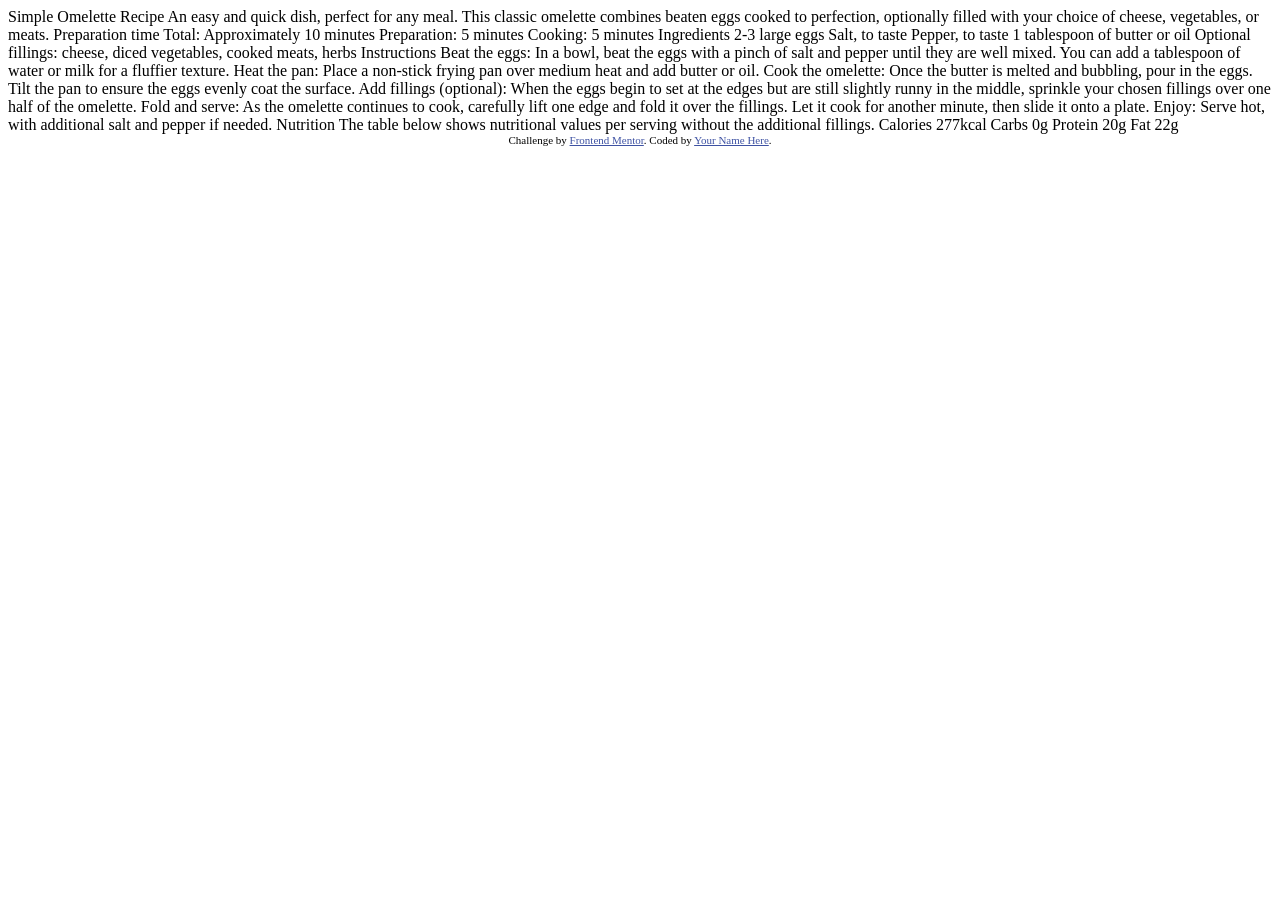
==== recipe-page-main/index.html @ c3e501fe "Add recipe page frontend project" ====
<!DOCTYPE html>
<html lang="en">
<head>
  <meta charset="UTF-8">
  <meta name="viewport" content="width=device-width, initial-scale=1.0"> <!-- displays site properly based on user's device -->

  <link rel="icon" type="image/png" sizes="32x32" href="./assets/images/favicon-32x32.png">
  
  <title>Frontend Mentor | Recipe page</title>

  <!-- Feel free to remove these styles or customise in your own stylesheet 👍 -->
  <style>
    .attribution { font-size: 0.6875rem; text-align: center; }
    .attribution a { color: hsl(228, 45%, 44%); }
  </style>
</head>
<body>

  Simple Omelette Recipe

  An easy and quick dish, perfect for any meal. This classic omelette combines beaten eggs cooked 
  to perfection, optionally filled with your choice of cheese, vegetables, or meats.

  Preparation time

  Total: Approximately 10 minutes
  Preparation: 5 minutes
  Cooking: 5 minutes

  Ingredients

  2-3 large eggs
  Salt, to taste
  Pepper, to taste
  1 tablespoon of butter or oil
  Optional fillings: cheese, diced vegetables, cooked meats, herbs

  Instructions

  Beat the eggs: In a bowl, beat the eggs with a pinch of salt and pepper until they are well mixed. 
  You can add a tablespoon of water or milk for a fluffier texture.

  Heat the pan: Place a non-stick frying pan over medium heat and add butter or oil.

  Cook the omelette: Once the butter is melted and bubbling, pour in the eggs. Tilt the pan to ensure 
  the eggs evenly coat the surface.

  Add fillings (optional): When the eggs begin to set at the edges but are still slightly runny in the 
  middle, sprinkle your chosen fillings over one half of the omelette.

  Fold and serve: As the omelette continues to cook, carefully lift one edge and fold it over the 
  fillings. Let it cook for another minute, then slide it onto a plate.

  Enjoy: Serve hot, with additional salt and pepper if needed.

  Nutrition

  The table below shows nutritional values per serving without the additional fillings.

  Calories
  277kcal

  Carbs
  0g

  Protein
  20g

  Fat
  22g
  
  <footer class="attribution">
    Challenge by <a href="https://www.frontendmentor.io?ref=challenge">Frontend Mentor</a>. 
    Coded by <a href="#">Your Name Here</a>.
  </footer>
</body>
</html>
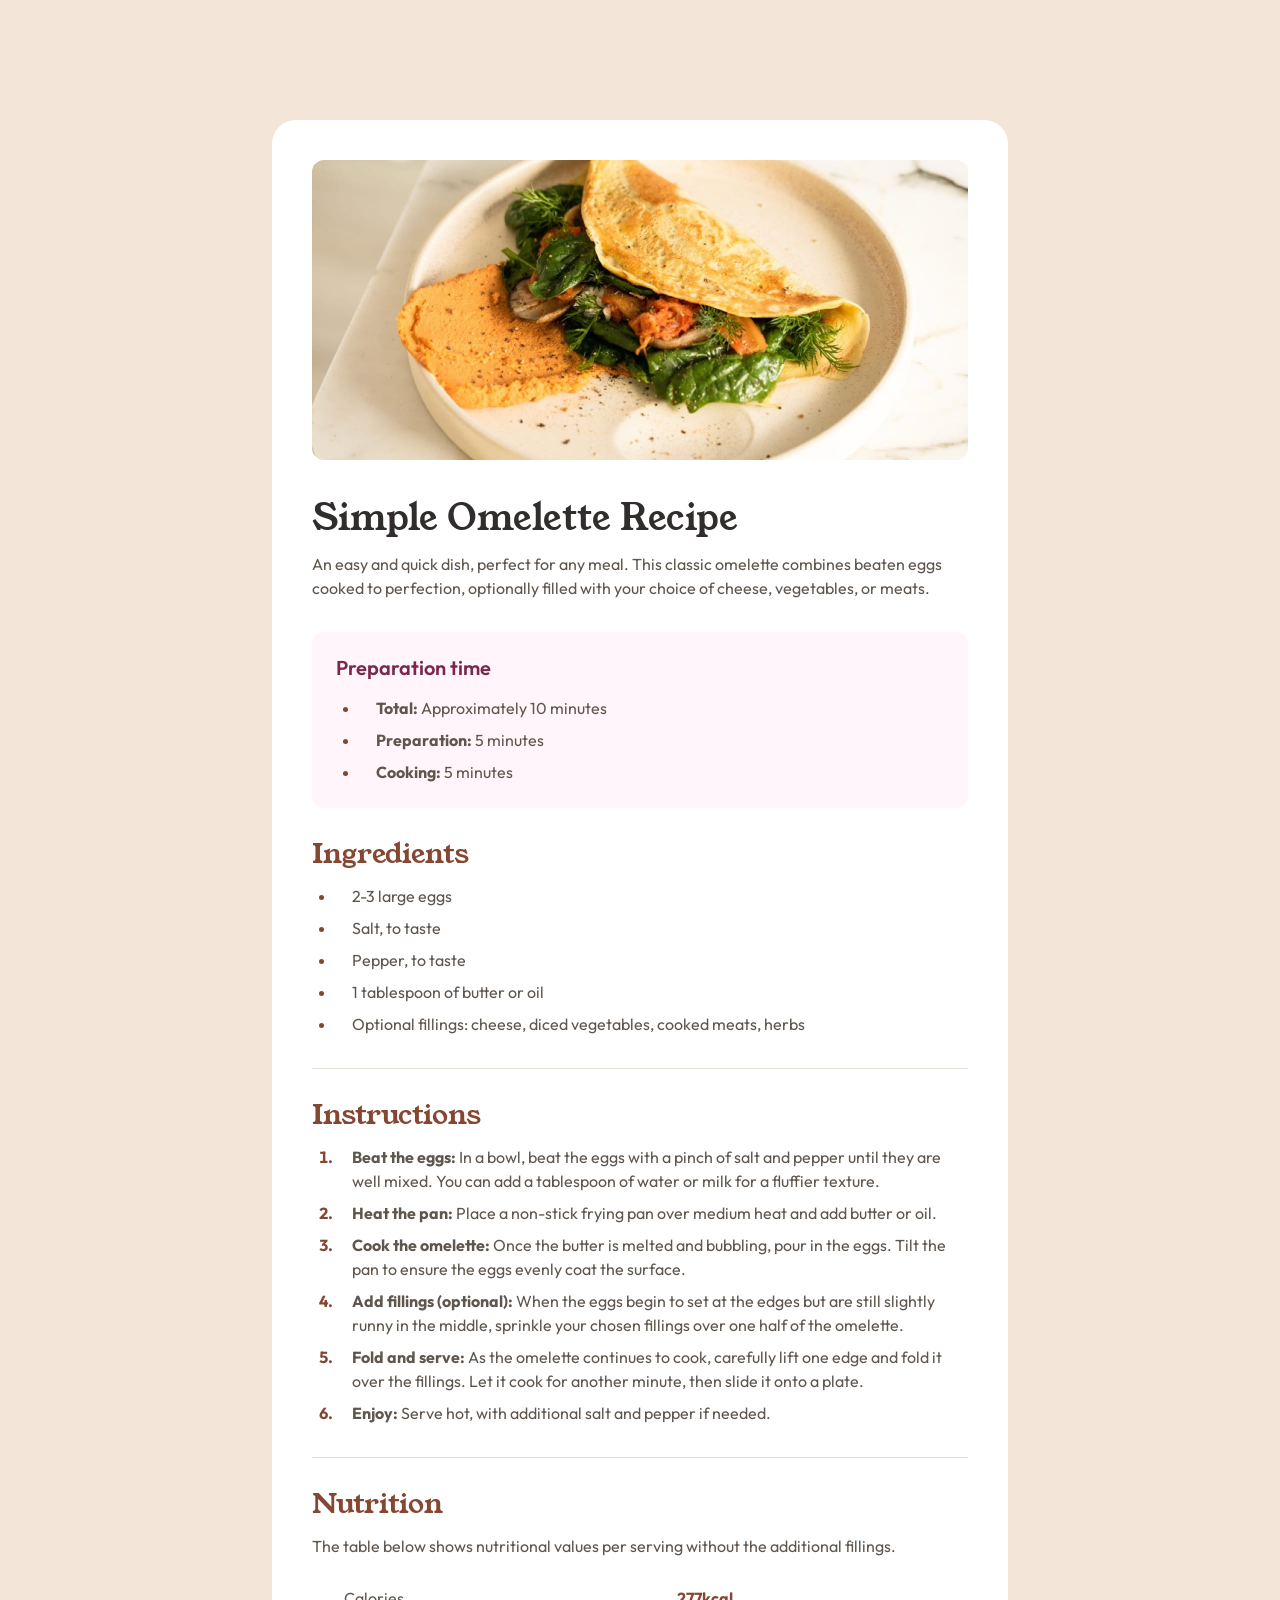
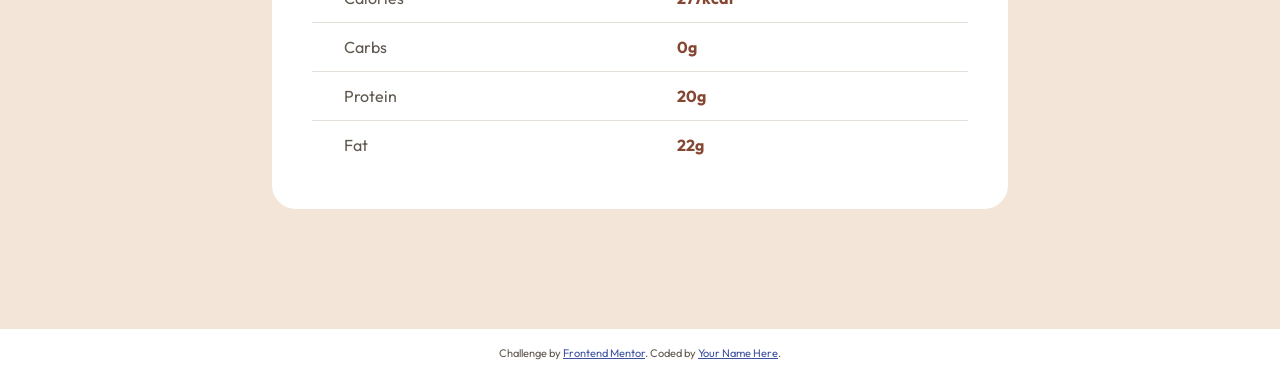
==== commit 9cd8e71e: "Build recipe page layout" ====
--- a/recipe-page-main/index.html
+++ b/recipe-page-main/index.html
@@ -2,76 +2,117 @@
 <html lang="en">
 <head>
   <meta charset="UTF-8">
-  <meta name="viewport" content="width=device-width, initial-scale=1.0"> <!-- displays site properly based on user's device -->
+  <meta name="viewport" content="width=device-width, initial-scale=1.0">
 
   <link rel="icon" type="image/png" sizes="32x32" href="./assets/images/favicon-32x32.png">
-  
+  <link rel="stylesheet" href="./style.css">
+
   <title>Frontend Mentor | Recipe page</title>
 
-  <!-- Feel free to remove these styles or customise in your own stylesheet 👍 -->
   <style>
     .attribution { font-size: 0.6875rem; text-align: center; }
     .attribution a { color: hsl(228, 45%, 44%); }
   </style>
 </head>
 <body>
+  <main>
+    <article class="recipe">
+      <img
+        class="recipe__image"
+        src="./assets/images/image-omelette.jpeg"
+        alt="A cooked omelette served on a plate"
+      >
 
-  Simple Omelette Recipe
+      <div class="recipe__content">
+        <header class="recipe__header">
+          <h1>Simple Omelette Recipe</h1>
+          <p>
+            An easy and quick dish, perfect for any meal. This classic omelette combines beaten eggs
+            cooked to perfection, optionally filled with your choice of cheese, vegetables, or meats.
+          </p>
+        </header>
 
-  An easy and quick dish, perfect for any meal. This classic omelette combines beaten eggs cooked 
-  to perfection, optionally filled with your choice of cheese, vegetables, or meats.
+        <aside class="preparation">
+          <h2>Preparation time</h2>
+          <ul>
+            <li><strong>Total:</strong> Approximately 10 minutes</li>
+            <li><strong>Preparation:</strong> 5 minutes</li>
+            <li><strong>Cooking:</strong> 5 minutes</li>
+          </ul>
+        </aside>
 
-  Preparation time
+        <section class="recipe__section">
+          <h2>Ingredients</h2>
+          <ul>
+            <li>2-3 large eggs</li>
+            <li>Salt, to taste</li>
+            <li>Pepper, to taste</li>
+            <li>1 tablespoon of butter or oil</li>
+            <li>Optional fillings: cheese, diced vegetables, cooked meats, herbs</li>
+          </ul>
+        </section>
 
-  Total: Approximately 10 minutes
-  Preparation: 5 minutes
-  Cooking: 5 minutes
+        <section class="recipe__section">
+          <h2>Instructions</h2>
+          <ol>
+            <li>
+              <strong>Beat the eggs:</strong> In a bowl, beat the eggs with a pinch of salt and pepper
+              until they are well mixed. You can add a tablespoon of water or milk for a fluffier texture.
+            </li>
+            <li>
+              <strong>Heat the pan:</strong> Place a non-stick frying pan over medium heat and add butter
+              or oil.
+            </li>
+            <li>
+              <strong>Cook the omelette:</strong> Once the butter is melted and bubbling, pour in the eggs.
+              Tilt the pan to ensure the eggs evenly coat the surface.
+            </li>
+            <li>
+              <strong>Add fillings (optional):</strong> When the eggs begin to set at the edges but are still
+              slightly runny in the middle, sprinkle your chosen fillings over one half of the omelette.
+            </li>
+            <li>
+              <strong>Fold and serve:</strong> As the omelette continues to cook, carefully lift one edge and
+              fold it over the fillings. Let it cook for another minute, then slide it onto a plate.
+            </li>
+            <li>
+              <strong>Enjoy:</strong> Serve hot, with additional salt and pepper if needed.
+            </li>
+          </ol>
+        </section>
 
-  Ingredients
+        <section class="recipe__section">
+          <h2>Nutrition</h2>
+          <p>The table below shows nutritional values per serving without the additional fillings.</p>
 
-  2-3 large eggs
-  Salt, to taste
-  Pepper, to taste
-  1 tablespoon of butter or oil
-  Optional fillings: cheese, diced vegetables, cooked meats, herbs
+          <table class="nutrition-table">
+            <tbody>
+              <tr>
+                <th scope="row">Calories</th>
+                <td>277kcal</td>
+              </tr>
+              <tr>
+                <th scope="row">Carbs</th>
+                <td>0g</td>
+              </tr>
+              <tr>
+                <th scope="row">Protein</th>
+                <td>20g</td>
+              </tr>
+              <tr>
+                <th scope="row">Fat</th>
+                <td>22g</td>
+              </tr>
+            </tbody>
+          </table>
+        </section>
+      </div>
+    </article>
+  </main>
 
-  Instructions
-
-  Beat the eggs: In a bowl, beat the eggs with a pinch of salt and pepper until they are well mixed. 
-  You can add a tablespoon of water or milk for a fluffier texture.
-
-  Heat the pan: Place a non-stick frying pan over medium heat and add butter or oil.
-
-  Cook the omelette: Once the butter is melted and bubbling, pour in the eggs. Tilt the pan to ensure 
-  the eggs evenly coat the surface.
-
-  Add fillings (optional): When the eggs begin to set at the edges but are still slightly runny in the 
-  middle, sprinkle your chosen fillings over one half of the omelette.
-
-  Fold and serve: As the omelette continues to cook, carefully lift one edge and fold it over the 
-  fillings. Let it cook for another minute, then slide it onto a plate.
-
-  Enjoy: Serve hot, with additional salt and pepper if needed.
-
-  Nutrition
-
-  The table below shows nutritional values per serving without the additional fillings.
-
-  Calories
-  277kcal
-
-  Carbs
-  0g
-
-  Protein
-  20g
-
-  Fat
-  22g
-  
   <footer class="attribution">
-    Challenge by <a href="https://www.frontendmentor.io?ref=challenge">Frontend Mentor</a>. 
+    Challenge by <a href="https://www.frontendmentor.io?ref=challenge">Frontend Mentor</a>.
     Coded by <a href="#">Your Name Here</a>.
   </footer>
 </body>
-</html>+</html>
--- a/recipe-page-main/style.css
+++ b/recipe-page-main/style.css
@@ -0,0 +1,190 @@
+@font-face {
+  font-family: "Outfit";
+  src: url("./assets/fonts/outfit/Outfit-VariableFont_wght.ttf");
+  font-weight: 100 900;
+}
+
+@font-face {
+  font-family: "Young Serif";
+  src: url("./assets/fonts/young-serif/YoungSerif-Regular.ttf");
+  font-weight: 400;
+}
+
+:root {
+  --white: hsl(0, 0%, 100%);
+  --stone-100: hsl(30, 54%, 90%);
+  --stone-150: hsl(30, 18%, 87%);
+  --stone-600: hsl(30, 10%, 34%);
+  --stone-900: hsl(24, 5%, 18%);
+  --brown-800: hsl(14, 45%, 36%);
+  --rose-50: hsl(330, 100%, 98%);
+  --rose-800: hsl(332, 51%, 32%);
+}
+
+* {
+  box-sizing: border-box;
+}
+
+body {
+  margin: 0;
+  font-family: "Outfit", sans-serif;
+  font-size: 1rem;
+  line-height: 1.5;
+  color: var(--stone-600);
+  background-color: var(--white);
+}
+
+main {
+  min-height: 100vh;
+}
+
+h1,
+h2 {
+  margin: 0;
+  font-family: "Young Serif", serif;
+  font-weight: 400;
+  line-height: 1;
+}
+
+h1 {
+  font-size: 2.25rem;
+  color: var(--stone-900);
+}
+
+h2 {
+  font-size: 1.75rem;
+  color: var(--brown-800);
+}
+
+p,
+ul,
+ol {
+  margin-top: 1rem;
+  margin-bottom: 0;
+}
+
+ul,
+ol {
+  padding-left: 1.5rem;
+}
+
+li {
+  padding-left: 1rem;
+  margin-top: 0.5rem;
+}
+
+li::marker {
+  color: var(--brown-800);
+  font-weight: 700;
+}
+
+strong {
+  font-weight: 700;
+  color: var(--stone-600);
+}
+
+.recipe {
+  background-color: var(--white);
+}
+
+.recipe__image {
+  display: block;
+  width: 100%;
+}
+
+.recipe__content {
+  padding: 2rem;
+}
+
+.recipe__header {
+  margin-bottom: 2rem;
+}
+
+.preparation {
+  padding: 1.5rem;
+  margin-bottom: 2rem;
+  border-radius: 0.75rem;
+  background-color: var(--rose-50);
+}
+
+.preparation h2 {
+  font-family: "Outfit", sans-serif;
+  font-size: 1.25rem;
+  font-weight: 600;
+  line-height: 1.2;
+  color: var(--rose-800);
+}
+
+.recipe__section {
+  padding-bottom: 2rem;
+  margin-bottom: 2rem;
+  border-bottom: 1px solid var(--stone-150);
+}
+
+.recipe__section:last-child {
+  padding-bottom: 0;
+  margin-bottom: 0;
+  border-bottom: 0;
+}
+
+.nutrition-table {
+  width: 100%;
+  margin-top: 1rem;
+  border-collapse: collapse;
+}
+
+.nutrition-table tr {
+  border-bottom: 1px solid var(--stone-150);
+}
+
+.nutrition-table tr:last-child {
+  border-bottom: 0;
+}
+
+.nutrition-table th,
+.nutrition-table td {
+  padding: 0.75rem 2rem;
+  text-align: left;
+}
+
+.nutrition-table th {
+  font-weight: 400;
+  color: var(--stone-600);
+}
+
+.nutrition-table td {
+  font-weight: 700;
+  color: var(--brown-800);
+}
+
+.attribution {
+  padding: 1rem;
+  background-color: var(--white);
+}
+
+@media (min-width: 48rem) {
+  body {
+    background-color: var(--stone-100);
+  }
+
+  main {
+    display: flex;
+    align-items: center;
+    justify-content: center;
+    padding: 7.5rem 3rem;
+  }
+
+  .recipe {
+    max-width: 46rem;
+    padding: 2.5rem;
+    border-radius: 1.5rem;
+  }
+
+  .recipe__image {
+    border-radius: 0.75rem;
+  }
+
+  .recipe__content {
+    padding: 2.5rem 0 0;
+  }
+}
